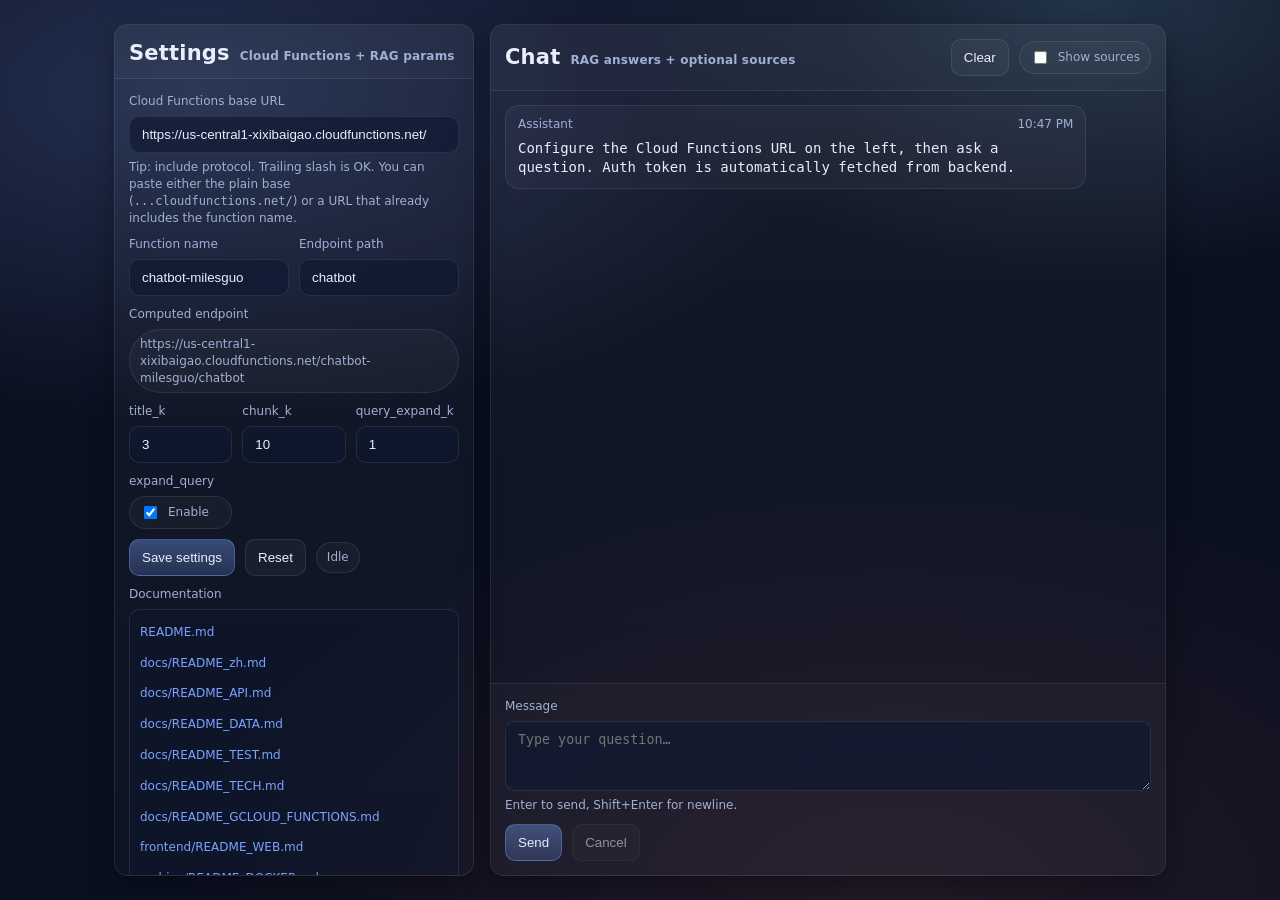
==== frontend/index.html @ 7ed0c26f "-" ====
<!doctype html>
<html lang="en">
  <head>
    <meta charset="UTF-8" />
    <meta name="viewport" content="width=device-width, initial-scale=1.0" />
    <meta http-equiv="Cache-Control" content="no-cache, no-store, must-revalidate" />
    <meta http-equiv="Pragma" content="no-cache" />
    <meta http-equiv="Expires" content="0" />
    <!-- BUILD_INFO -->
    <title>chatbot-milesguo</title>
    <link rel="stylesheet" href="styles.css" />
  </head>
  <body>
    <div class="app">
      <div class="card">
        <div class="cardHeader">
          <h2 class="title">Settings <span class="subtitle">Cloud Functions + RAG params</span></h2>
        </div>
        <div class="cardBody">
          <div class="row">
            <div class="field">
              <label for="cloudBase">Cloud Functions base URL</label>
              <input
                id="cloudBase"
                type="text"
                placeholder="https://us-central1-xixibaigao.cloudfunctions.net/"
                autocomplete="off"
              />
              <div class="hint">
                Tip: include protocol. Trailing slash is OK. You can paste either the plain base
                (<code>...cloudfunctions.net/</code>) or a URL that already includes the function name.
              </div>
            </div>

            <div class="inline2">
              <div class="field">
                <label for="functionName">Function name</label>
                <input id="functionName" type="text" placeholder="chatbot-milesguo" autocomplete="off" />
              </div>
              <div class="field">
                <label for="endpointPath">Endpoint path</label>
                <input id="endpointPath" type="text" placeholder="chatbot" autocomplete="off" />
              </div>
            </div>

            <div class="field">
              <label>Computed endpoint</label>
              <div class="pill" id="computedUrl">—</div>
            </div>

            <div class="inline3">
              <div class="field">
                <label for="titleK">title_k</label>
                <input id="titleK" type="number" min="1" step="1" />
              </div>
              <div class="field">
                <label for="chunkK">chunk_k</label>
                <input id="chunkK" type="number" min="1" max="12" step="1" />
              </div>
              <div class="field">
                <label for="queryExpandK">query_expand_k</label>
                <input id="queryExpandK" type="number" min="1" max="3" step="1" />
              </div>
            </div>
            <div class="inline3">
              <div class="field">
                <label for="expandQuery">expand_query</label>
                <div class="pill">
                  <input id="expandQuery" type="checkbox" />
                  <span>Enable</span>
                </div>
              </div>
            </div>

            <div class="btnRow">
              <button id="saveBtn" class="primary" type="button">Save settings</button>
              <button id="resetBtn" type="button">Reset</button>
              <span class="pill" id="statusPill">Idle</span>
            </div>

            <div class="field">
              <label>Documentation</label>
              <div class="readmeLinks">
                <a href="README.md" target="_blank" rel="noopener noreferrer">README.md</a>
                <a href="docs/README_zh.md" target="_blank" rel="noopener noreferrer">docs/README_zh.md</a>
                <a href="docs/README_API.md" target="_blank" rel="noopener noreferrer">docs/README_API.md</a>
                <a href="docs/README_DATA.md" target="_blank" rel="noopener noreferrer">docs/README_DATA.md</a>
                <a href="docs/README_TEST.md" target="_blank" rel="noopener noreferrer">docs/README_TEST.md</a>
                <a href="docs/README_TECH.md" target="_blank" rel="noopener noreferrer">docs/README_TECH.md</a>
                <a href="docs/README_GCLOUD_FUNCTIONS.md" target="_blank" rel="noopener noreferrer">docs/README_GCLOUD_FUNCTIONS.md</a>
                <a href="frontend/README_WEB.md" target="_blank" rel="noopener noreferrer">frontend/README_WEB.md</a>
                <a href="archive/README_DOCKER.md" target="_blank" rel="noopener noreferrer">archive/README_DOCKER.md</a>
                <a href="archive/README_GCLOUD_RUN.md" target="_blank" rel="noopener noreferrer">archive/README_GCLOUD_RUN.md</a>
              </div>
            </div>
          </div>
        </div>
      </div>

      <div class="card chatWrap">
        <div class="chatHeader">
          <div>
            <h2 class="title">Chat <span class="subtitle">RAG answers + optional sources</span></h2>
          </div>
          <div class="btnRow">
            <button id="clearBtn" type="button">Clear</button>
            <span class="pill">
              <input id="showSources" type="checkbox" />
              <span>Show sources</span>
            </span>
          </div>
        </div>

        <div class="messages" id="messages"></div>

        <div class="composer">
          <div class="field">
            <label for="userInput">Message</label>
            <textarea id="userInput" placeholder="Type your question…" spellcheck="false"></textarea>
            <div class="hint">Enter to send, Shift+Enter for newline.</div>
          </div>
          <div class="btnRow">
            <button id="sendBtn" class="primary" type="button">Send</button>
            <button id="cancelBtn" type="button" disabled>Cancel</button>
            <span class="hint" id="errorLine"></span>
          </div>
        </div>
      </div>
    </div>

    <script src="app.js"></script>
  </body>
</html>
---- frontend/styles.css ----
:root {
  --bg: #0b1020;
  --panel: #101a33;
  --panel2: #0f1730;
  --text: #e8eefc;
  --muted: #9fb0d4;
  --accent: #7aa2ff;
  --danger: #ff6b6b;
  --border: rgba(255, 255, 255, 0.09);
  --shadow: 0 10px 30px rgba(0, 0, 0, 0.35);
}

* {
  box-sizing: border-box;
}

html,
body {
  height: 100%;
}

body {
  margin: 0;
  background: radial-gradient(1200px 600px at 15% 10%, rgba(122, 162, 255, 0.22), transparent 55%),
    radial-gradient(900px 500px at 85% 0%, rgba(144, 219, 255, 0.18), transparent 55%),
    radial-gradient(1200px 700px at 70% 100%, rgba(255, 107, 107, 0.10), transparent 60%),
    var(--bg);
  color: var(--text);
  font: 14px/1.4 system-ui, -apple-system, Segoe UI, Roboto, Arial, sans-serif;
}

.app {
  max-width: 1100px;
  margin: 0 auto;
  padding: 24px;
  display: grid;
  grid-template-columns: 360px 1fr;
  gap: 16px;
  height: 100%;
}

@media (max-width: 980px) {
  .app {
    grid-template-columns: 1fr;
    height: auto;
  }
}

.card {
  background: linear-gradient(180deg, rgba(255, 255, 255, 0.04), rgba(255, 255, 255, 0.02));
  border: 1px solid var(--border);
  border-radius: 14px;
  box-shadow: var(--shadow);
  overflow: hidden;
}

.cardHeader {
  padding: 14px 14px 10px;
  border-bottom: 1px solid var(--border);
  background: rgba(255, 255, 255, 0.02);
}

.title {
  display: flex;
  align-items: baseline;
  gap: 10px;
  margin: 0;
  font-weight: 650;
  letter-spacing: 0.2px;
}

.subtitle {
  color: var(--muted);
  font-size: 12px;
}

.cardBody {
  padding: 14px;
}

.row {
  display: grid;
  grid-template-columns: 1fr;
  gap: 10px;
}

.field {
  display: grid;
  gap: 6px;
}

label {
  color: var(--muted);
  font-size: 12px;
}

input[type="text"],
input[type="number"],
textarea {
  width: 100%;
  background: rgba(15, 23, 48, 0.65);
  border: 1px solid var(--border);
  border-radius: 10px;
  color: var(--text);
  padding: 10px 12px;
  outline: none;
}

input[type="text"]:focus,
input[type="number"]:focus,
textarea:focus {
  border-color: rgba(122, 162, 255, 0.6);
  box-shadow: 0 0 0 3px rgba(122, 162, 255, 0.15);
}

textarea {
  min-height: 70px;
  resize: vertical;
}

.inline2 {
  display: grid;
  grid-template-columns: 1fr 1fr;
  gap: 10px;
}

.inline3 {
  display: grid;
  grid-template-columns: 1fr 1fr 1fr;
  gap: 10px;
}

.hint {
  color: var(--muted);
  font-size: 12px;
}

.readmeLinks {
  display: flex;
  flex-direction: column;
  gap: 6px;
  padding: 10px;
  background: rgba(15, 23, 48, 0.45);
  border: 1px solid var(--border);
  border-radius: 10px;
}

.readmeLinks a {
  color: var(--accent);
  text-decoration: none;
  font-size: 12px;
  padding: 4px 0;
  transition: color 0.2s;
}

.readmeLinks a:hover {
  color: var(--text);
  text-decoration: underline;
}

.btnRow {
  display: flex;
  gap: 10px;
  flex-wrap: wrap;
  align-items: center;
}

button {
  border: 1px solid var(--border);
  background: rgba(255, 255, 255, 0.04);
  color: var(--text);
  border-radius: 10px;
  padding: 10px 12px;
  cursor: pointer;
}

button.primary {
  background: linear-gradient(180deg, rgba(122, 162, 255, 0.38), rgba(122, 162, 255, 0.20));
  border-color: rgba(122, 162, 255, 0.35);
}

button:disabled {
  opacity: 0.55;
  cursor: not-allowed;
}

.pill {
  display: inline-flex;
  align-items: center;
  gap: 8px;
  padding: 6px 10px;
  border: 1px solid var(--border);
  border-radius: 999px;
  color: var(--muted);
  background: rgba(255, 255, 255, 0.03);
  font-size: 12px;
}

.chatWrap {
  display: grid;
  grid-template-rows: auto 1fr auto;
  height: calc(100vh - 48px);
}

@media (max-width: 980px) {
  .chatWrap {
    height: auto;
    min-height: 70vh;
  }
}

.chatHeader {
  display: flex;
  justify-content: space-between;
  align-items: center;
  padding: 14px;
  border-bottom: 1px solid var(--border);
  background: rgba(255, 255, 255, 0.02);
}

.messages {
  padding: 14px;
  overflow: auto;
  display: flex;
  flex-direction: column;
  gap: 10px;
}

.bubble {
  max-width: 90%;
  border: 1px solid var(--border);
  border-radius: 14px;
  padding: 10px 12px;
  background: rgba(16, 26, 51, 0.60);
}

.bubble.user {
  align-self: flex-end;
  background: rgba(122, 162, 255, 0.14);
  border-color: rgba(122, 162, 255, 0.22);
}

.bubble.assistant {
  align-self: flex-start;
  background: rgba(255, 255, 255, 0.03);
}

.meta {
  color: var(--muted);
  font-size: 12px;
  margin-bottom: 6px;
  display: flex;
  justify-content: space-between;
  gap: 10px;
}

.msg {
  margin: 0;
  white-space: pre-wrap;
  word-break: break-word;
}

details {
  margin-top: 10px;
  border-top: 1px solid var(--border);
  padding-top: 10px;
}

summary {
  cursor: pointer;
  color: var(--muted);
}

.sources {
  margin-top: 8px;
  display: grid;
  gap: 8px;
}

.sourceItem {
  border: 1px solid var(--border);
  border-radius: 12px;
  padding: 10px;
  background: rgba(15, 23, 48, 0.55);
}

.sourceTitle {
  font-weight: 600;
  margin: 0 0 6px 0;
}

.sourceMeta {
  color: var(--muted);
  font-size: 12px;
  margin: 0 0 8px 0;
}

.sourceText {
  margin: 0;
  white-space: pre-wrap;
  word-break: break-word;
  color: rgba(232, 238, 252, 0.92);
}

.composer {
  padding: 14px;
  border-top: 1px solid var(--border);
  background: rgba(255, 255, 255, 0.02);
  display: grid;
  gap: 10px;
}

.danger {
  color: var(--danger);
}

.thinking {
  display: inline-flex;
  align-items: center;
  gap: 4px;
}

.thinking::after {
  content: "...";
  animation: thinking 1.5s steps(4, end) infinite;
}

@keyframes thinking {
  0%, 20% { content: "."; }
  40% { content: ".."; }
  60%, 100% { content: "..."; }
}
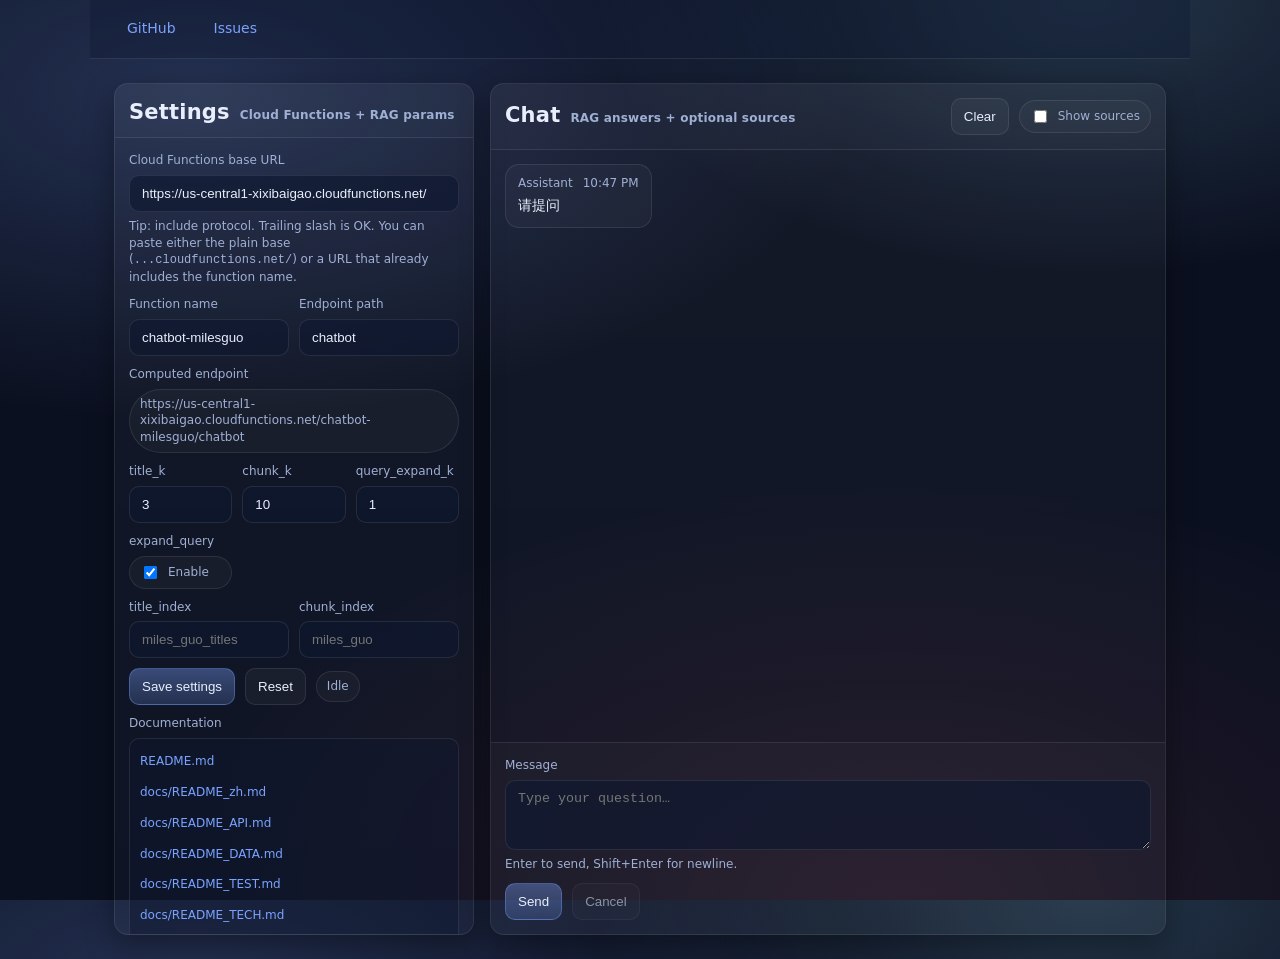
==== commit 79d2cce3: "-" ====
--- a/frontend/index.html
+++ b/frontend/index.html
@@ -11,6 +11,14 @@
     <link rel="stylesheet" href="styles.css" />
   </head>
   <body>
+    <div class="githubHeader">
+      <a href="https://github.com/pannixilinNFSC/chatbot_milesguo" target="_blank" rel="noopener noreferrer" class="githubLink">
+        GitHub
+      </a>
+      <a href="https://github.com/pannixilinNFSC/chatbot_milesguo/issues" target="_blank" rel="noopener noreferrer" class="githubLink">
+        Issues
+      </a>
+    </div>
     <div class="app">
       <div class="card">
         <div class="cardHeader">
@@ -69,6 +77,16 @@
                   <input id="expandQuery" type="checkbox" />
                   <span>Enable</span>
                 </div>
+              </div>
+            </div>
+            <div class="inline2">
+              <div class="field">
+                <label for="titleIndex">title_index</label>
+                <input id="titleIndex" type="text" placeholder="miles_guo_titles" autocomplete="off" />
+              </div>
+              <div class="field">
+                <label for="chunkIndex">chunk_index</label>
+                <input id="chunkIndex" type="text" placeholder="miles_guo" autocomplete="off" />
               </div>
             </div>
 
--- a/frontend/styles.css
+++ b/frontend/styles.css
@@ -29,6 +29,33 @@
   font: 14px/1.4 system-ui, -apple-system, Segoe UI, Roboto, Arial, sans-serif;
 }
 
+.githubHeader {
+  max-width: 1100px;
+  margin: 0 auto;
+  padding: 12px 24px;
+  display: flex;
+  gap: 12px;
+  align-items: center;
+  border-bottom: 1px solid var(--border);
+  background: rgba(16, 26, 51, 0.40);
+}
+
+.githubLink {
+  color: var(--accent);
+  text-decoration: none;
+  font-size: 14px;
+  padding: 6px 12px;
+  border-radius: 8px;
+  transition: all 0.2s;
+  border: 1px solid transparent;
+}
+
+.githubLink:hover {
+  background: rgba(122, 162, 255, 0.15);
+  border-color: rgba(122, 162, 255, 0.3);
+  color: var(--text);
+}
+
 .app {
   max-width: 1100px;
   margin: 0 auto;
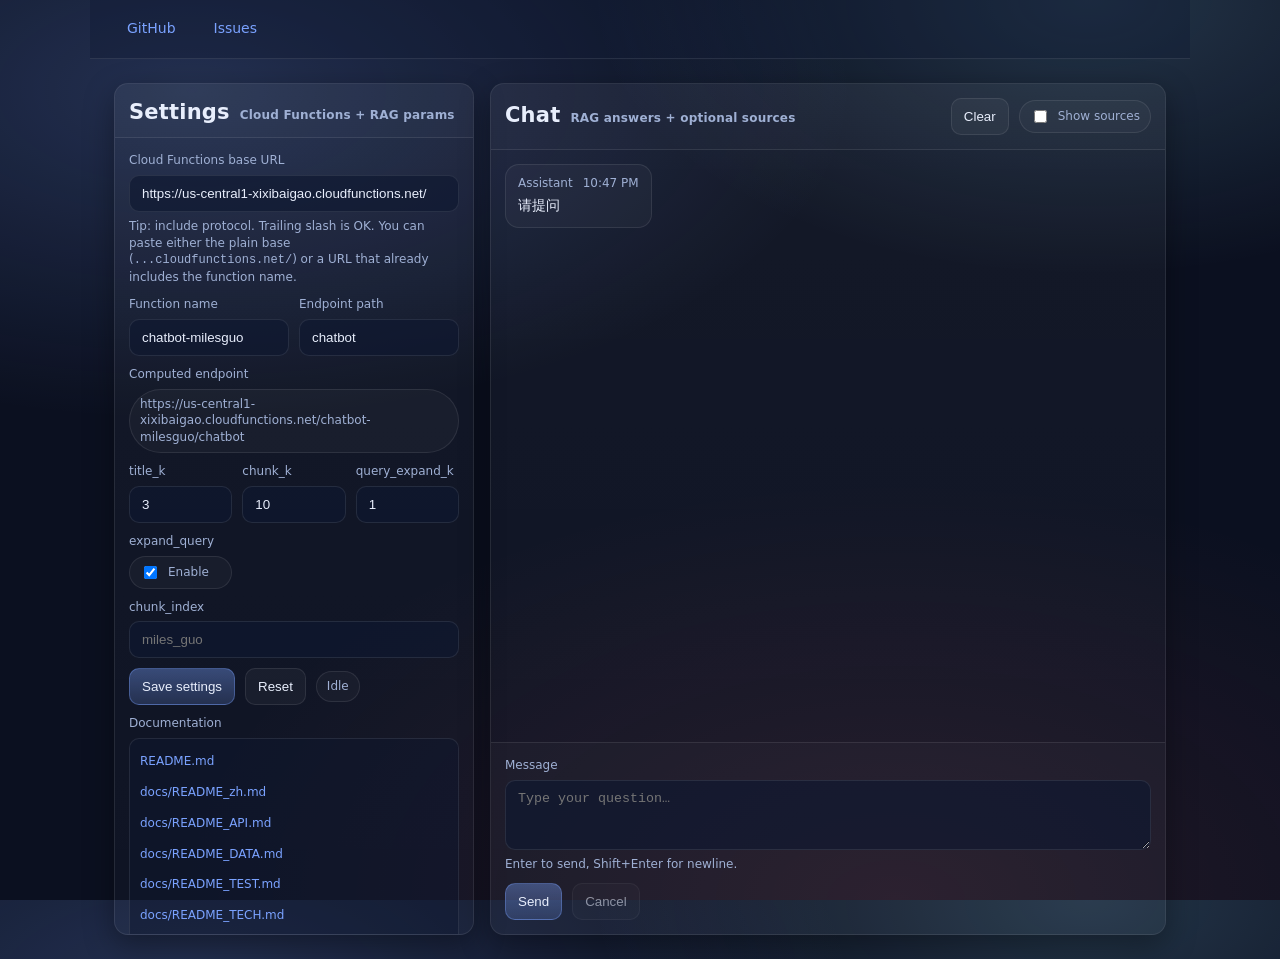
==== commit 6b8a1eb3: "remove title index from FE" ====
--- a/frontend/index.html
+++ b/frontend/index.html
@@ -79,15 +79,9 @@
                 </div>
               </div>
             </div>
-            <div class="inline2">
-              <div class="field">
-                <label for="titleIndex">title_index</label>
-                <input id="titleIndex" type="text" placeholder="miles_guo_titles" autocomplete="off" />
-              </div>
-              <div class="field">
-                <label for="chunkIndex">chunk_index</label>
-                <input id="chunkIndex" type="text" placeholder="miles_guo" autocomplete="off" />
-              </div>
+            <div class="field">
+              <label for="chunkIndex">chunk_index</label>
+              <input id="chunkIndex" type="text" placeholder="miles_guo" autocomplete="off" />
             </div>
 
             <div class="btnRow">
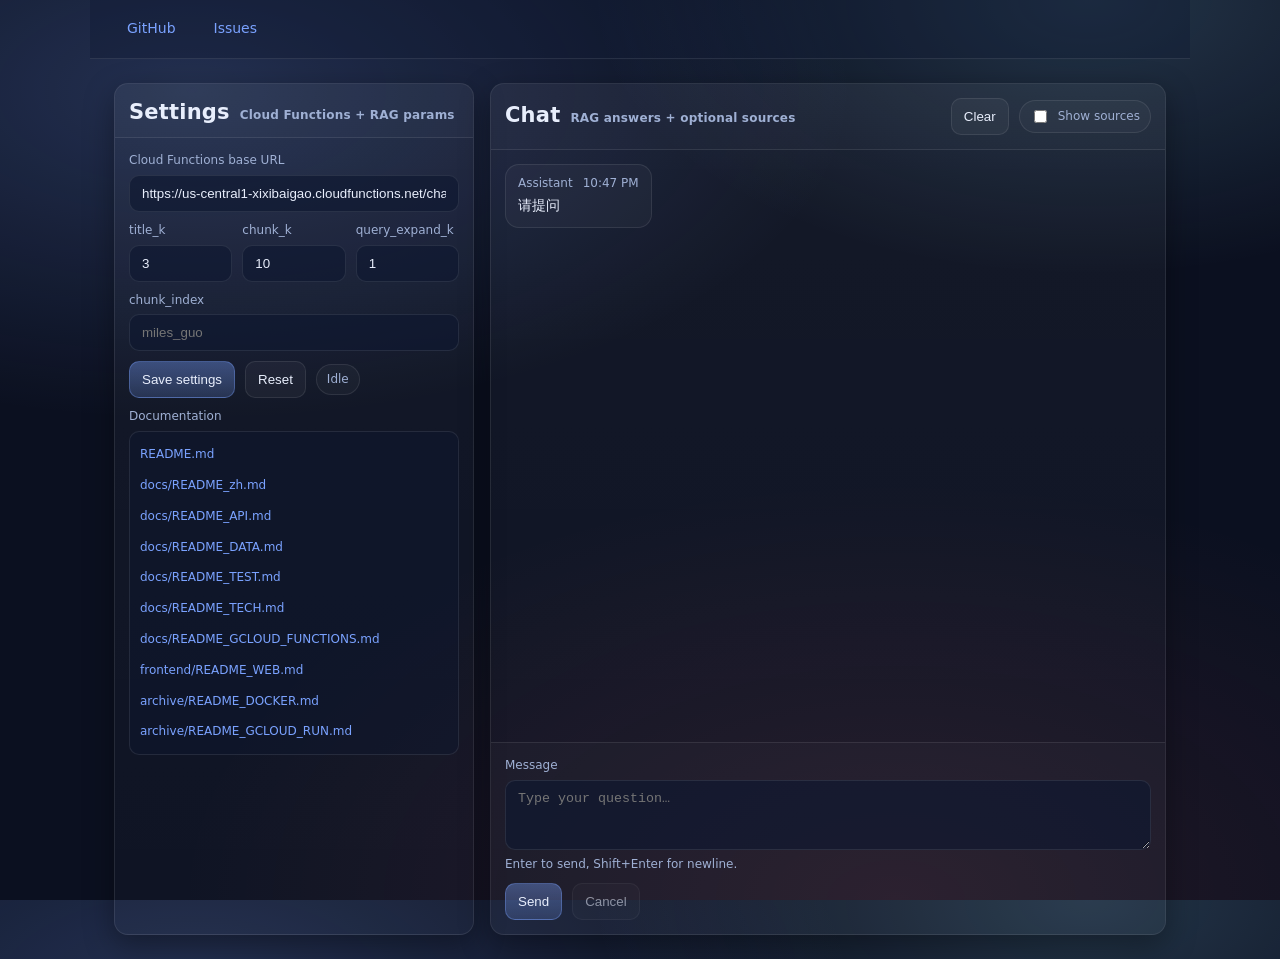
==== commit 03c8225e: "FE" ====
--- a/frontend/index.html
+++ b/frontend/index.html
@@ -31,29 +31,9 @@
               <input
                 id="cloudBase"
                 type="text"
-                placeholder="https://us-central1-xixibaigao.cloudfunctions.net/"
+                placeholder="https://us-central1-xixibaigao.cloudfunctions.net/chatbot-milesguo/chatbot"
                 autocomplete="off"
               />
-              <div class="hint">
-                Tip: include protocol. Trailing slash is OK. You can paste either the plain base
-                (<code>...cloudfunctions.net/</code>) or a URL that already includes the function name.
-              </div>
-            </div>
-
-            <div class="inline2">
-              <div class="field">
-                <label for="functionName">Function name</label>
-                <input id="functionName" type="text" placeholder="chatbot-milesguo" autocomplete="off" />
-              </div>
-              <div class="field">
-                <label for="endpointPath">Endpoint path</label>
-                <input id="endpointPath" type="text" placeholder="chatbot" autocomplete="off" />
-              </div>
-            </div>
-
-            <div class="field">
-              <label>Computed endpoint</label>
-              <div class="pill" id="computedUrl">—</div>
             </div>
 
             <div class="inline3">
@@ -68,15 +48,6 @@
               <div class="field">
                 <label for="queryExpandK">query_expand_k</label>
                 <input id="queryExpandK" type="number" min="1" max="3" step="1" />
-              </div>
-            </div>
-            <div class="inline3">
-              <div class="field">
-                <label for="expandQuery">expand_query</label>
-                <div class="pill">
-                  <input id="expandQuery" type="checkbox" />
-                  <span>Enable</span>
-                </div>
               </div>
             </div>
             <div class="field">
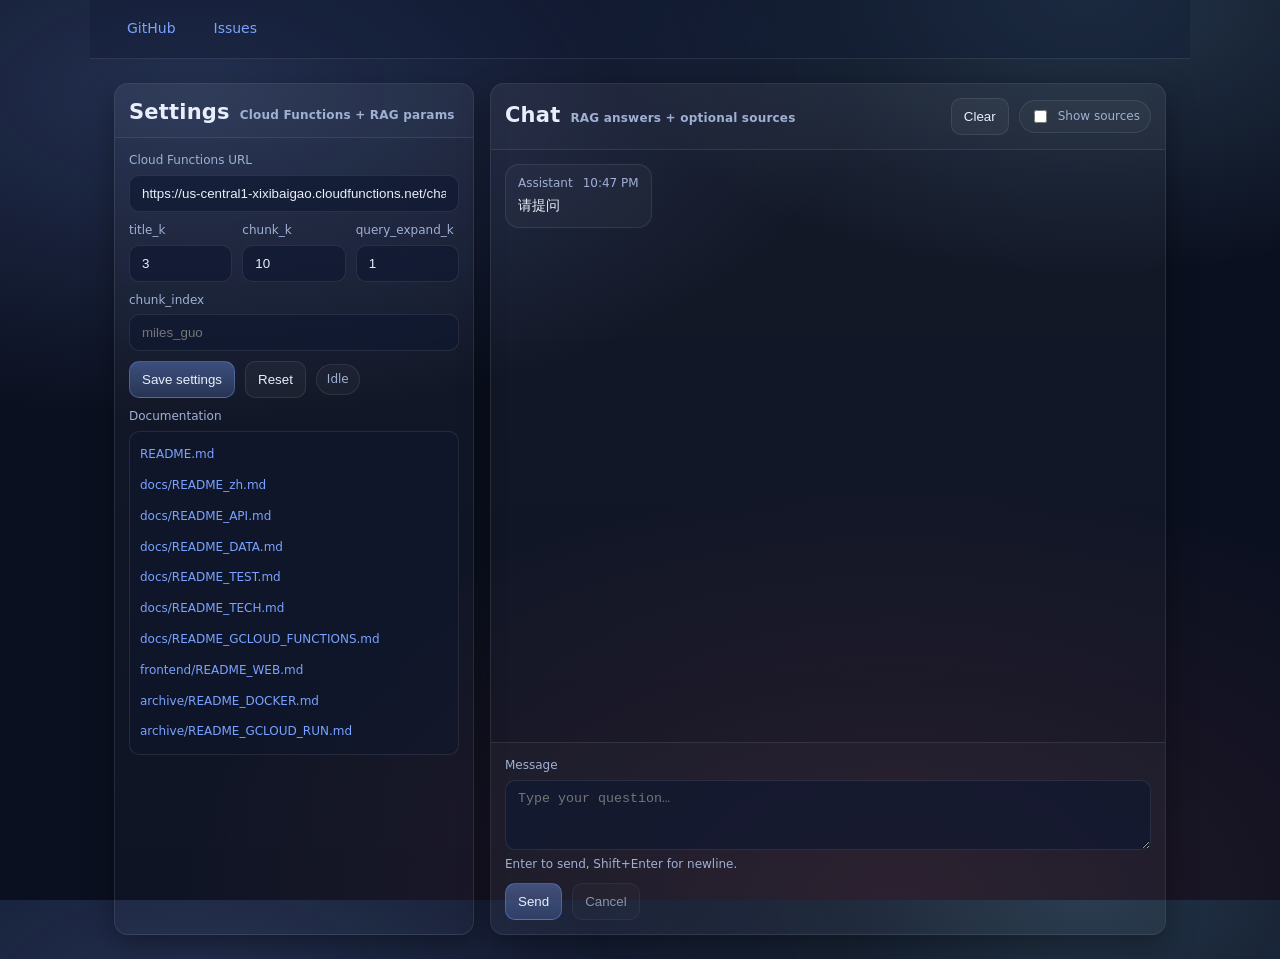
==== commit f40946a9: "FE" ====
--- a/frontend/index.html
+++ b/frontend/index.html
@@ -27,7 +27,7 @@
         <div class="cardBody">
           <div class="row">
             <div class="field">
-              <label for="cloudBase">Cloud Functions base URL</label>
+              <label for="cloudBase">Cloud Functions URL</label>
               <input
                 id="cloudBase"
                 type="text"
@@ -39,15 +39,15 @@
             <div class="inline3">
               <div class="field">
                 <label for="titleK">title_k</label>
-                <input id="titleK" type="number" min="1" step="1" />
+                <input id="titleK" type="number" min="1" step="1" value="3" />
               </div>
               <div class="field">
                 <label for="chunkK">chunk_k</label>
-                <input id="chunkK" type="number" min="1" max="12" step="1" />
+                <input id="chunkK" type="number" min="1" max="12" step="1" value="10" />
               </div>
               <div class="field">
                 <label for="queryExpandK">query_expand_k</label>
-                <input id="queryExpandK" type="number" min="1" max="3" step="1" />
+                <input id="queryExpandK" type="number" min="1" max="3" step="1" value="1" />
               </div>
             </div>
             <div class="field">
@@ -64,16 +64,16 @@
             <div class="field">
               <label>Documentation</label>
               <div class="readmeLinks">
-                <a href="README.md" target="_blank" rel="noopener noreferrer">README.md</a>
-                <a href="docs/README_zh.md" target="_blank" rel="noopener noreferrer">docs/README_zh.md</a>
-                <a href="docs/README_API.md" target="_blank" rel="noopener noreferrer">docs/README_API.md</a>
-                <a href="docs/README_DATA.md" target="_blank" rel="noopener noreferrer">docs/README_DATA.md</a>
-                <a href="docs/README_TEST.md" target="_blank" rel="noopener noreferrer">docs/README_TEST.md</a>
-                <a href="docs/README_TECH.md" target="_blank" rel="noopener noreferrer">docs/README_TECH.md</a>
-                <a href="docs/README_GCLOUD_FUNCTIONS.md" target="_blank" rel="noopener noreferrer">docs/README_GCLOUD_FUNCTIONS.md</a>
-                <a href="frontend/README_WEB.md" target="_blank" rel="noopener noreferrer">frontend/README_WEB.md</a>
-                <a href="archive/README_DOCKER.md" target="_blank" rel="noopener noreferrer">archive/README_DOCKER.md</a>
-                <a href="archive/README_GCLOUD_RUN.md" target="_blank" rel="noopener noreferrer">archive/README_GCLOUD_RUN.md</a>
+                <a href="https://github.com/pannixilinNFSC/chatbot_milesguo/blob/v2/README.md" target="_blank" rel="noopener noreferrer">README.md</a>
+                <a href="https://github.com/pannixilinNFSC/chatbot_milesguo/blob/v2/docs/README_zh.md" target="_blank" rel="noopener noreferrer">docs/README_zh.md</a>
+                <a href="https://github.com/pannixilinNFSC/chatbot_milesguo/blob/v2/docs/README_API.md" target="_blank" rel="noopener noreferrer">docs/README_API.md</a>
+                <a href="https://github.com/pannixilinNFSC/chatbot_milesguo/blob/v2/docs/README_DATA.md" target="_blank" rel="noopener noreferrer">docs/README_DATA.md</a>
+                <a href="https://github.com/pannixilinNFSC/chatbot_milesguo/blob/v2/docs/README_TEST.md" target="_blank" rel="noopener noreferrer">docs/README_TEST.md</a>
+                <a href="https://github.com/pannixilinNFSC/chatbot_milesguo/blob/v2/docs/README_TECH.md" target="_blank" rel="noopener noreferrer">docs/README_TECH.md</a>
+                <a href="https://github.com/pannixilinNFSC/chatbot_milesguo/blob/v2/docs/README_GCLOUD_FUNCTIONS.md" target="_blank" rel="noopener noreferrer">docs/README_GCLOUD_FUNCTIONS.md</a>
+                <a href="https://github.com/pannixilinNFSC/chatbot_milesguo/blob/v2/frontend/README_WEB.md" target="_blank" rel="noopener noreferrer">frontend/README_WEB.md</a>
+                <a href="https://github.com/pannixilinNFSC/chatbot_milesguo/blob/v2/archive/README_DOCKER.md" target="_blank" rel="noopener noreferrer">archive/README_DOCKER.md</a>
+                <a href="https://github.com/pannixilinNFSC/chatbot_milesguo/blob/v2/archive/README_GCLOUD_RUN.md" target="_blank" rel="noopener noreferrer">archive/README_GCLOUD_RUN.md</a>
               </div>
             </div>
           </div>
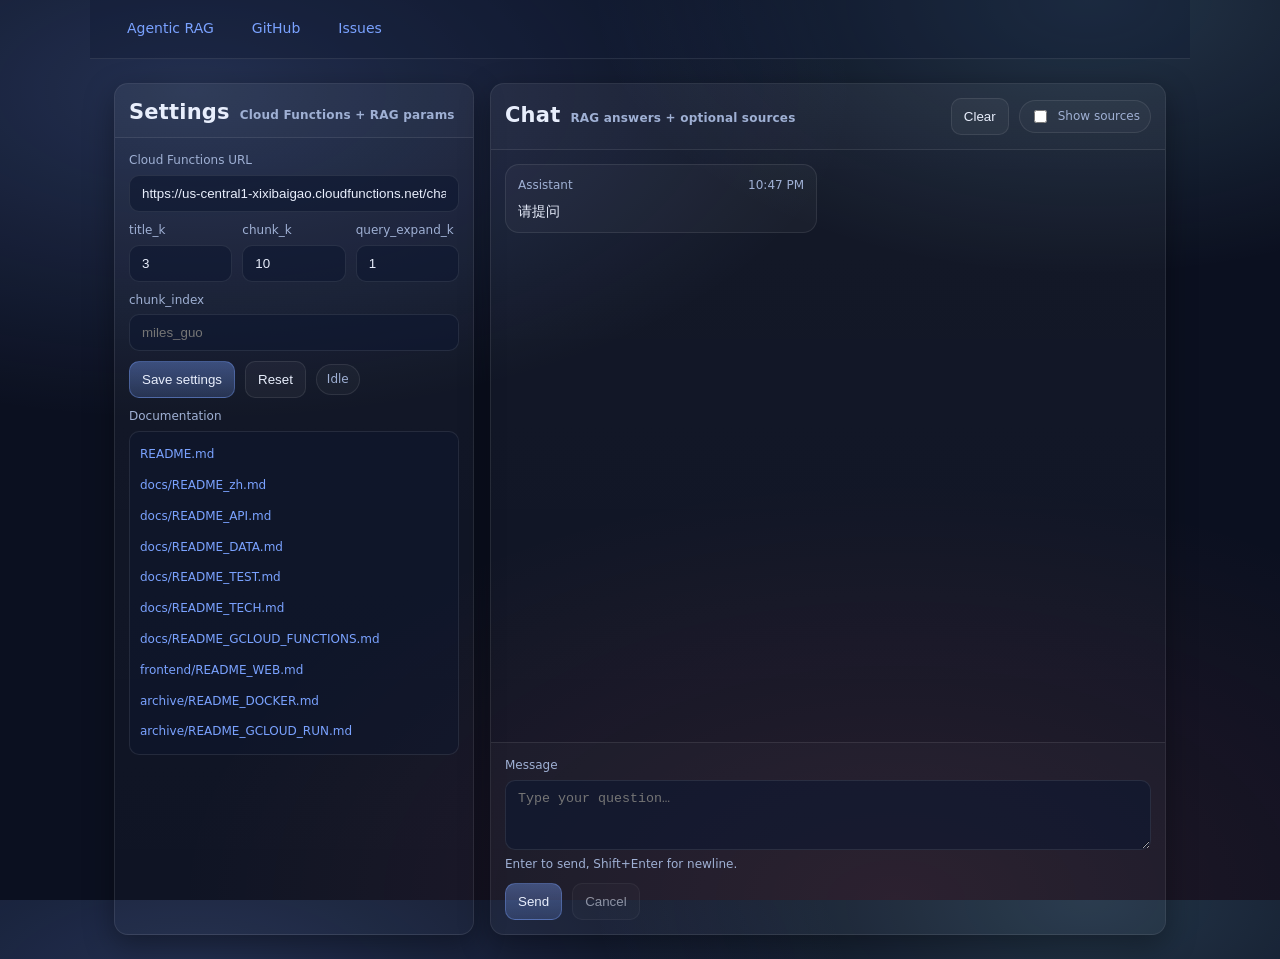
==== commit ff117072: "FE stream" ====
--- a/frontend/index.html
+++ b/frontend/index.html
@@ -12,6 +12,9 @@
   </head>
   <body>
     <div class="githubHeader">
+      <a href="agentic.html" class="githubLink">
+        Agentic RAG
+      </a>
       <a href="https://github.com/pannixilinNFSC/chatbot_milesguo" target="_blank" rel="noopener noreferrer" class="githubLink">
         GitHub
       </a>
@@ -31,7 +34,7 @@
               <input
                 id="cloudBase"
                 type="text"
-                placeholder="https://us-central1-xixibaigao.cloudfunctions.net/chatbot-milesguo/chatbot"
+                placeholder="https://us-central1-xixibaigao.cloudfunctions.net/chatbot-milesguo/chatbot_stream"
                 autocomplete="off"
               />
             </div>
--- a/frontend/styles.css
+++ b/frontend/styles.css
@@ -138,6 +138,13 @@
 textarea:focus {
   border-color: rgba(122, 162, 255, 0.6);
   box-shadow: 0 0 0 3px rgba(122, 162, 255, 0.15);
+  background: rgba(15, 23, 48, 0.8);
+}
+
+input[type="text"]:hover,
+input[type="number"]:hover,
+textarea:hover {
+  border-color: rgba(255, 255, 255, 0.12);
 }
 
 textarea {
@@ -199,6 +206,18 @@
   border-radius: 10px;
   padding: 10px 12px;
   cursor: pointer;
+  transition: all 0.2s ease;
+}
+
+button:hover:not(:disabled) {
+  background: rgba(255, 255, 255, 0.08);
+  border-color: rgba(255, 255, 255, 0.15);
+  transform: translateY(-1px);
+  box-shadow: 0 2px 8px rgba(0, 0, 0, 0.2);
+}
+
+button:active:not(:disabled) {
+  transform: translateY(0);
 }
 
 button.primary {
@@ -206,9 +225,16 @@
   border-color: rgba(122, 162, 255, 0.35);
 }
 
+button.primary:hover:not(:disabled) {
+  background: linear-gradient(180deg, rgba(122, 162, 255, 0.48), rgba(122, 162, 255, 0.30));
+  border-color: rgba(122, 162, 255, 0.45);
+  box-shadow: 0 4px 12px rgba(122, 162, 255, 0.25);
+}
+
 button:disabled {
   opacity: 0.55;
   cursor: not-allowed;
+  transform: none;
 }
 
 .pill {
@@ -259,6 +285,20 @@
   border-radius: 14px;
   padding: 10px 12px;
   background: rgba(16, 26, 51, 0.60);
+  position: relative;
+  transition: all 0.2s ease;
+  animation: slideIn 0.3s ease-out;
+}
+
+@keyframes slideIn {
+  from {
+    opacity: 0;
+    transform: translateY(10px);
+  }
+  to {
+    opacity: 1;
+    transform: translateY(0);
+  }
 }
 
 .bubble.user {
@@ -267,24 +307,91 @@
   border-color: rgba(122, 162, 255, 0.22);
 }
 
+.bubble.user:hover {
+  border-color: rgba(122, 162, 255, 0.35);
+  box-shadow: 0 2px 8px rgba(122, 162, 255, 0.15);
+}
+
 .bubble.assistant {
   align-self: flex-start;
   background: rgba(255, 255, 255, 0.03);
 }
 
+.bubble.assistant:hover {
+  border-color: rgba(255, 255, 255, 0.15);
+  box-shadow: 0 2px 8px rgba(0, 0, 0, 0.2);
+}
+
+.bubble:hover .messageActions {
+  opacity: 1;
+}
+
 .meta {
   color: var(--muted);
   font-size: 12px;
   margin-bottom: 6px;
   display: flex;
   justify-content: space-between;
-  gap: 10px;
+  align-items: center;
+  gap: 10px;
+}
+
+.messageActions {
+  display: flex;
+  gap: 4px;
+  opacity: 0;
+  transition: opacity 0.2s ease;
+}
+
+.messageActionBtn {
+  background: transparent;
+  border: none;
+  color: var(--muted);
+  cursor: pointer;
+  padding: 4px 6px;
+  border-radius: 6px;
+  font-size: 12px;
+  display: flex;
+  align-items: center;
+  gap: 4px;
+  transition: all 0.2s ease;
+}
+
+.messageActionBtn:hover {
+  background: rgba(255, 255, 255, 0.1);
+  color: var(--text);
+}
+
+.messageActionBtn:active {
+  transform: scale(0.95);
+}
+
+.messageActionBtn.success {
+  color: #4ade80;
 }
 
 .msg {
   margin: 0;
   white-space: pre-wrap;
   word-break: break-word;
+  position: relative;
+}
+
+.msg.typing {
+  position: relative;
+}
+
+.msg.typing::after {
+  content: '▊';
+  display: inline-block;
+  color: var(--accent);
+  animation: blink 1s infinite;
+  margin-left: 2px;
+}
+
+@keyframes blink {
+  0%, 50% { opacity: 1; }
+  51%, 100% { opacity: 0; }
 }
 
 details {
@@ -358,3 +465,78 @@
   60%, 100% { content: "..."; }
 }
 
+.progressIndicator {
+  display: flex;
+  align-items: center;
+  gap: 8px;
+  padding: 8px 12px;
+  background: rgba(15, 23, 48, 0.45);
+  border: 1px solid var(--border);
+  border-radius: 8px;
+  margin-top: 8px;
+  font-size: 12px;
+  color: var(--muted);
+}
+
+.progressDot {
+  width: 8px;
+  height: 8px;
+  border-radius: 50%;
+  background: var(--accent);
+  animation: pulse 1.5s ease-in-out infinite;
+}
+
+@keyframes pulse {
+  0%, 100% {
+    opacity: 1;
+    transform: scale(1);
+  }
+  50% {
+    opacity: 0.5;
+    transform: scale(0.8);
+  }
+}
+
+.progressText {
+  flex: 1;
+}
+
+.statusBadge {
+  display: inline-flex;
+  align-items: center;
+  gap: 4px;
+  padding: 2px 6px;
+  border-radius: 4px;
+  background: rgba(122, 162, 255, 0.15);
+  color: var(--accent);
+  font-size: 11px;
+  font-weight: 500;
+}
+
+.fadeIn {
+  animation: fadeIn 0.3s ease-in;
+}
+
+@keyframes fadeIn {
+  from {
+    opacity: 0;
+  }
+  to {
+    opacity: 1;
+  }
+}
+
+.copySuccess {
+  animation: copySuccess 0.5s ease;
+}
+
+@keyframes copySuccess {
+  0%, 100% {
+    transform: scale(1);
+  }
+  50% {
+    transform: scale(1.1);
+    color: #4ade80;
+  }
+}
+
